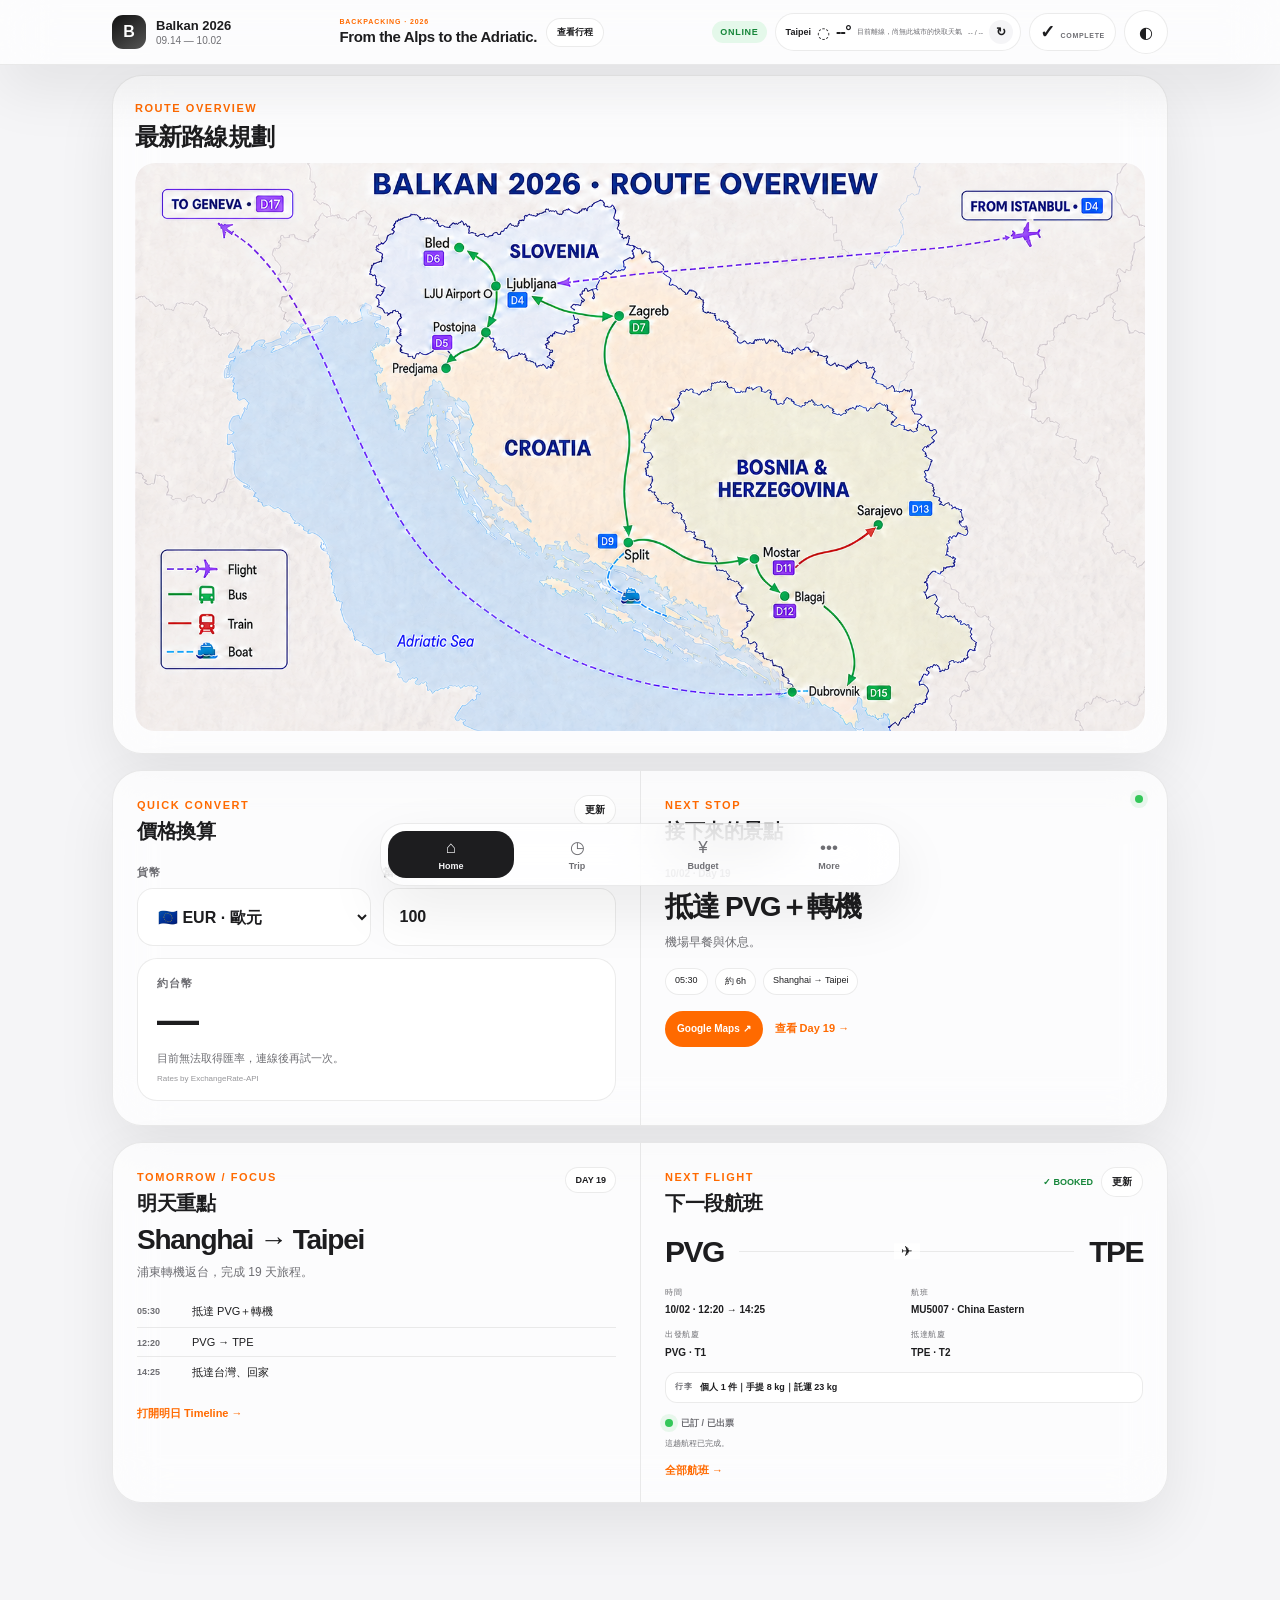
==== index.html @ a3a92982 "Audit transit buffers Ensure at least 15 minutes between station arrival and departure. Move the Lj" ====
<!doctype html>
<html lang="zh-Hant">
<head>
  <meta charset="utf-8">
  <meta name="viewport" content="width=device-width,initial-scale=1,viewport-fit=cover,user-scalable=no">
  <meta name="theme-color" content="#f5f5f7" media="(prefers-color-scheme: light)">
  <meta name="theme-color" content="#09090b" media="(prefers-color-scheme: dark)">
  <meta name="apple-mobile-web-app-capable" content="yes">
  <meta name="apple-mobile-web-app-status-bar-style" content="black-translucent">
  <meta name="apple-mobile-web-app-title" content="Balkan 2026">
  <link rel="manifest" href="manifest.webmanifest">
  <link rel="apple-touch-icon" href="assets/icons/apple-touch-icon.png">
  <link rel="icon" href="assets/icons/icon.svg" type="image/svg+xml">
  <link rel="stylesheet" href="template/styles.css">
  <title>Balkan 2026 · Travel Dashboard</title>
</head>
<body>
  <div class="ambient ambient-a"></div><div class="ambient ambient-b"></div>

  <header class="topbar glass" id="topbar">
    <div class="topbar-inner">
      <button class="brand-button" data-target="home" aria-label="回首頁">
        <span class="brand-mark">B</span>
        <span><b>Balkan 2026</b><small id="top-date">09.14 — 10.02</small></span>
      </button>
      <div class="topbar-trip">
        <div class="topbar-trip-copy">
          <small>BACKPACKING · 2026</small>
          <strong>From the Alps to the Adriatic.</strong>
        </div>
        <button class="topbar-trip-link" data-target="trip">查看行程</button>
        <button class="topbar-trip-link" id="install-btn" hidden>加入主畫面</button>
      </div>
      <div class="top-actions">
        <span class="offline-pill" id="network-state">ONLINE</span>
        <div class="header-weather" aria-live="polite">
          <span class="header-weather-city" id="weather-city">Bangkok</span>
          <span class="header-weather-icon" id="weather-icon">◌</span>
          <strong id="weather-temp">--°</strong>
          <span class="header-weather-text" id="weather-text">等待更新</span>
          <span class="header-weather-range" id="weather-range">-- / --</span>
          <button id="refresh-weather" type="button" aria-label="更新天氣">↻</button>
          <small class="header-weather-note" id="weather-note">離線時使用最近一次快取。</small>
        </div>
        <div class="header-countdown" id="trip-countdown" aria-live="polite">
          <strong id="countdown-number">—</strong><span id="countdown-label">DAYS TO GO</span>
        </div>
        <button class="icon-button" id="theme-toggle" aria-label="切換深色模式">◐</button>
      </div>
    </div>
  </header>

  <main>
    <section class="screen active" id="screen-home" data-screen="home">
      <section class="route-cover glass reveal" aria-labelledby="route-cover-title">
        <div class="route-cover-head">
          <div><span class="kicker">ROUTE OVERVIEW</span><h2 id="route-cover-title">最新路線規劃</h2></div>
        </div>
        <img class="route-map-image" src="assets/balkan-route-map-v4.13.png?v=4.15.0" alt="Balkan 2026：Slovenia、Croatia 與 Bosnia 最新交通路線圖">
      </section>

      <section class="home-cockpit reveal">
        <article class="cockpit-pair glass">
        <section class="cockpit-section home-currency">
          <div class="card-head">
            <div><span class="kicker">QUICK CONVERT</span><h2>價格換算</h2></div>
            <button class="tiny-btn" id="refresh-rate">更新</button>
          </div>
          <div class="home-rate-grid">
            <label class="currency-field">
              <span>貨幣</span>
              <select id="currency-select" aria-label="選擇到訪國家的貨幣">
                <option value="EUR">🇪🇺 EUR · 歐元</option>
                <option value="THB">🇹🇭 THB · 泰銖</option>
                <option value="TRY">🇹🇷 TRY · 土耳其里拉</option>
                <option value="BAM">🇧🇦 BAM · 波士尼亞馬克</option>
                <option value="CHF">🇨🇭 CHF · 瑞士法郎</option>
                <option value="CNY">🇨🇳 CNY · 人民幣</option>
              </select>
            </label>
            <label class="currency-field">
              <span>當地金額</span>
              <input id="currency-amount" type="number" min="0" step="any" inputmode="decimal" value="100">
            </label>
            <div class="home-rate-result">
              <span>約台幣</span>
              <strong id="currency-output">—</strong>
              <small id="currency-rate-note">取得匯率中…</small>
              <a class="rate-credit" href="https://www.exchangerate-api.com" target="_blank" rel="noopener">Rates by ExchangeRate-API</a>
            </div>
          </div>
        </section>

        <section class="cockpit-section next-stop-card">
          <div class="card-head">
            <div><span class="kicker">NEXT STOP</span><h2 id="next-stop-heading">接下來的景點</h2></div>
            <span class="status-dot"></span>
          </div>
          <div id="next-attraction"></div>
        </section>
        </article>

        <article class="cockpit-pair glass">
        <section class="cockpit-section tomorrow-card">
          <div class="card-head">
            <div><span class="kicker">TOMORROW / FOCUS</span><h2>明天重點</h2></div>
            <span class="day-badge" id="tomorrow-day-badge">DAY —</span>
          </div>
          <div id="tomorrow-focus"></div>
        </section>

        <section class="cockpit-section flight-card">
          <div class="card-head">
            <div><span class="kicker">NEXT FLIGHT</span><h2>下一段航班</h2></div>
            <div class="flight-live-actions"><span class="booked" id="next-flight-status">✓ BOOKED</span><button class="tiny-btn" id="refresh-flight" type="button">更新</button></div>
          </div>
          <div id="next-flight"></div>
          <button class="text-btn" data-target="more">全部航班 →</button>
        </section>
        </article>

      </section>
    </section>

    <section class="screen" id="screen-trip" data-screen="trip">
      <div class="trip-toolbar glass"><div class="trip-toolbar-title"><span>ITINERARY</span><b>行程</b></div><div class="day-tabs-wrap"><div class="day-tabs" id="day-tabs"></div></div></div>
      <div class="day-detail" id="day-detail"></div>
    </section>

    <section class="screen" id="screen-budget" data-screen="budget">
      <div class="page-head"><div><span class="kicker">MONEY</span><h1>花費總覽</h1></div><p>固定支出＋每日消費</p></div>
      <div id="budget-dashboard"></div>
    </section>

    <section class="screen" id="screen-more" data-screen="more">
      <div class="page-head"><div><span class="kicker">TOOLS</span><h1>航班與工具</h1></div><p>Flights · Notes · Offline</p></div>
      <div class="more-grid">
        <article class="card glass"><div class="card-head"><div><span class="kicker">FLIGHTS</span><h2>航班總覽</h2></div></div><div id="flight-list"></div></article>
        <article class="card glass"><div class="card-head"><div><span class="kicker">LIVE FLIGHT DATA</span><h2>即時航班設定</h2></div><span class="booked" id="flight-api-state">未設定</span></div><p class="flight-api-copy">AirLabs 金鑰只儲存在目前裝置，不會寫進 GitHub。即時航廈、登機門、預估時間與延誤通常在起飛前約 10 小時內才會出現。</p><div class="flight-api-form"><input id="flight-api-key" type="password" autocomplete="off" placeholder="貼上 AirLabs API key"><button id="save-flight-api" type="button">儲存</button></div><div class="flight-api-links"><a href="https://airlabs.co/signup" target="_blank" rel="noopener">申請 AirLabs key ↗</a><button id="clear-flight-api" type="button">清除金鑰</button></div></article>
        <article class="card glass"><div class="card-head"><div><span class="kicker">NOTES</span><h2>旅行備忘</h2></div></div><textarea id="notes" placeholder="住宿門禁、訂位代碼、臨時交通…"></textarea></article>
        <article class="card glass"><div class="card-head"><div><span class="kicker">ROUTE AUDIT</span><h2>健檢結論</h2></div></div><div id="trip-audit"></div></article>
        <article class="card glass"><div class="card-head"><div><span class="kicker">OFFICIAL LINKS</span><h2>交通與核對來源</h2></div></div><div id="trip-sources"></div></article>
        <article class="card glass pwa-card"><span class="kicker">PWA / OFFLINE</span><h2>可離線使用</h2><p>Day 0、行程、預算、勾選進度、最近一次天氣與最近一次匯率會留在裝置；Google Maps 導航與即時更新仍需要網路。</p><button class="secondary-btn" id="install-btn-more">加入主畫面</button></article>
      </div>
    </section>
  </main>

  <nav class="bottom-nav glass" aria-label="主要導覽">
    <button class="nav-item active" data-target="home"><span>⌂</span><b>Home</b></button>
    <button class="nav-item" data-target="trip"><span>◷</span><b>Trip</b></button>
    <button class="nav-item" data-target="budget"><span>¥</span><b>Budget</b></button>
    <button class="nav-item" data-target="more"><span>•••</span><b>More</b></button>
  </nav>

  <!-- 換旅程只需替換下一行的資料檔；template/ 不需改動。 -->
  <script src="trips/balkan-2026.js"></script>
  <script src="template/app.js"></script>
</body>
</html>
---- template/styles.css ----
:root{--bg:#f5f5f7;--surface:rgba(255,255,255,.72);--surface-solid:#fff;--text:#1d1d1f;--muted:#6e6e73;--line:rgba(0,0,0,.08);--blue:#ff6a00;--blue2:#ff8a2a;--green:#30d158;--amber:#ff9f0a;--red:#ff453a;--shadow:0 24px 60px rgba(0,0,0,.08);--blur:26px;--radius:30px;--safe-bottom:max(14px,env(safe-area-inset-bottom));--safe-top:env(safe-area-inset-top,0px);}
*{box-sizing:border-box}html{scroll-behavior:smooth;background:var(--bg)}body{margin:0;background:var(--bg);color:var(--text);font-family:-apple-system,BlinkMacSystemFont,"SF Pro Display","SF Pro Text","Helvetica Neue",Arial,sans-serif;-webkit-font-smoothing:antialiased;overflow-x:hidden;padding-bottom:110px;transition:background .35s,color .35s}.dark{--bg:#09090b;--surface:rgba(28,28,30,.74);--surface-solid:#1c1c1e;--text:#f5f5f7;--muted:#98989d;--line:rgba(255,255,255,.10);--shadow:0 24px 70px rgba(0,0,0,.35)}button,input,textarea{font:inherit}.glass{background:var(--surface);border:1px solid var(--line);backdrop-filter:blur(var(--blur)) saturate(160%);-webkit-backdrop-filter:blur(var(--blur)) saturate(160%);box-shadow:var(--shadow)}.ambient{position:fixed;pointer-events:none;filter:blur(90px);opacity:.22;border-radius:50%;z-index:-1}.ambient-a{width:420px;height:420px;background:#62a9ff;top:-110px;right:-180px}.ambient-b{width:360px;height:360px;background:#f2a5ff;bottom:15%;left:-220px}.topbar{position:sticky;top:0;z-index:90;border-width:0 0 1px}.topbar-inner{min-height:64px;max-width:1100px;margin:auto;padding:calc(var(--safe-top) + 6px) 22px 6px;display:flex;align-items:center;justify-content:space-between}.brand-button{border:0;background:none;color:var(--text);display:flex;align-items:center;gap:10px;padding:0;cursor:pointer}.brand-mark{width:34px;height:34px;border-radius:11px;display:grid;place-items:center;background:linear-gradient(145deg,#111,#555);color:white;font-weight:800}.brand-button b,.brand-button small{display:block;text-align:left}.brand-button b{font-size:13px}.brand-button small{font-size:10px;color:var(--muted);margin-top:2px}.top-actions{display:flex;gap:8px;align-items:center}.offline-pill{font-size:9px;font-weight:800;letter-spacing:.08em;padding:6px 8px;border-radius:999px;background:rgba(48,209,88,.12);color:#16863a}.offline-pill.offline{background:rgba(255,159,10,.12);color:#b56b00}.icon-button,.tiny-btn{border:1px solid var(--line);background:var(--surface-solid);color:var(--text);cursor:pointer}.icon-button{width:44px;height:44px;border-radius:50%;display:grid;place-items:center;touch-action:manipulation}.tiny-btn{padding:7px 10px;border-radius:999px;font-size:10px;font-weight:700}.screen{display:none;max-width:1100px;margin:0 auto;padding:0 22px}.screen.active{display:block;animation:screenIn .45s cubic-bezier(.2,.8,.2,1)}@keyframes screenIn{from{opacity:0;transform:translateY(10px)}to{opacity:1;transform:none}}.hero{min-height:650px;margin-top:22px;border-radius:42px;padding:64px;position:relative;overflow:hidden;background:radial-gradient(circle at 72% 26%,rgba(41,151,255,.20),transparent 24%),linear-gradient(145deg,var(--surface-solid),var(--surface));border:1px solid var(--line);box-shadow:var(--shadow)}.hero:before{content:"";position:absolute;width:620px;height:620px;border-radius:50%;right:-220px;top:-160px;background:radial-gradient(circle,#9ac8ff 0,#4e89ff 25%,rgba(0,113,227,.08) 58%,transparent 68%);filter:blur(2px);opacity:.9}.dark .hero:before{opacity:.45}.hero-copy{max-width:650px;position:relative;z-index:3}.eyebrow,.kicker{font-size:11px;letter-spacing:.14em;font-weight:800;color:var(--blue);text-transform:uppercase}.hero h1,.section-header h1{font-size:clamp(48px,8vw,96px);line-height:.94;letter-spacing:-.065em;margin:14px 0 24px}.hero-sub{max-width:620px;font-size:18px;line-height:1.6;color:var(--muted);margin:0}.hero-actions{display:flex;gap:10px;margin-top:28px;flex-wrap:wrap}.primary-btn,.secondary-btn{border:0;border-radius:999px;padding:12px 18px;font-size:13px;font-weight:700;cursor:pointer}.primary-btn{background:var(--blue);color:white}.secondary-btn{background:var(--surface-solid);color:var(--text);border:1px solid var(--line)}.hero-orb{position:absolute;right:9%;top:34%;width:160px;height:160px;border-radius:50%;display:flex;flex-direction:column;align-items:center;justify-content:center;background:rgba(255,255,255,.18);border:1px solid rgba(255,255,255,.32);backdrop-filter:blur(22px);z-index:2}.hero-orb span{font-size:58px;font-weight:800;letter-spacing:-.07em}.hero-orb small{font-size:10px;letter-spacing:.2em;font-weight:800;color:var(--muted)}.hero-stats{position:absolute;left:64px;right:64px;bottom:42px;display:grid;grid-template-columns:repeat(3,1fr);gap:10px;z-index:3}.hero-stats>div{border-top:1px solid var(--line);padding-top:14px}.hero-stats small,.card small{color:var(--muted)}.hero-stats small{font-size:9px;letter-spacing:.13em}.hero-stats b{display:block;font-size:22px;margin-top:5px;letter-spacing:-.03em}.dashboard-grid{display:grid;grid-template-columns:1.35fr .65fr;gap:16px;margin-top:16px}.card{border-radius:var(--radius);padding:24px;overflow:hidden}.progress-card{grid-row:span 2}.card-head{display:flex;align-items:flex-start;justify-content:space-between;gap:16px}.card h2{font-size:20px;margin:5px 0 0;letter-spacing:-.025em}.big-percent{font-size:36px;font-weight:800;letter-spacing:-.06em}.progress-track{height:8px;background:var(--line);border-radius:99px;overflow:hidden;margin:26px 0 10px}.progress-track i{display:block;height:100%;width:0;border-radius:inherit;background:linear-gradient(90deg,var(--blue),#73b8ff);transition:width 1s cubic-bezier(.16,1,.3,1)}.progress-card p,.pwa-card p{font-size:12px;line-height:1.55;color:var(--muted)}.route-strip{display:flex;gap:8px;overflow:auto;padding:20px 0 4px}.route-chip{white-space:nowrap;padding:8px 10px;border-radius:999px;background:var(--surface-solid);border:1px solid var(--line);font-size:10px;font-weight:700}.route-chip.current{background:var(--blue);color:white;border-color:transparent}.weather-main{display:flex;align-items:center;gap:14px;margin:18px 0}.weather-main span{font-size:42px}.weather-main b{font-size:48px;letter-spacing:-.07em}.weather-meta{display:flex;justify-content:space-between;font-size:11px;margin-bottom:12px}.weather-card small{font-size:9px;line-height:1.45;display:block}.flight-route{display:flex;align-items:center;justify-content:space-between;margin:18px 0}.airport-code{font-size:30px;font-weight:800;letter-spacing:-.05em}.flight-line{flex:1;height:1px;background:var(--line);margin:0 15px;position:relative}.flight-line:after{content:"✈";position:absolute;left:50%;top:50%;transform:translate(-50%,-54%);font-size:14px;background:var(--surface);padding:0 7px}.flight-meta{font-size:11px;color:var(--muted);line-height:1.6}.text-btn{border:0;background:none;color:var(--blue);font-weight:700;font-size:11px;padding:14px 0 0;cursor:pointer}.today-card h3{font-size:26px;margin:12px 0 7px;letter-spacing:-.04em}.today-card p{font-size:12px;color:var(--muted);line-height:1.5}.page-head{display:flex;align-items:flex-end;justify-content:space-between;gap:18px;padding:34px 4px 18px}.page-head h1{font-size:30px;letter-spacing:-.045em;margin:4px 0 0}.page-head p{margin:0;color:var(--muted);font-size:11px;text-align:right}.currency-card{border-radius:30px;padding:24px;margin-bottom:16px}.currency-head{display:flex;align-items:flex-start;justify-content:space-between;gap:16px}.currency-head h2{font-size:20px;margin:5px 0 0;letter-spacing:-.025em}.currency-converter{display:grid;grid-template-columns:1.05fr .8fr auto 1.15fr;gap:12px;align-items:end;margin-top:20px}.currency-field>span,.currency-result>span{display:block;font-size:9px;font-weight:800;letter-spacing:.09em;color:var(--muted);margin:0 0 6px}.currency-field select,.currency-field input{width:100%;height:48px;border-radius:14px;border:1px solid var(--line);background:var(--surface-solid);color:var(--text);padding:0 13px;outline:none;font-size:13px}.currency-field select{appearance:auto}.currency-equals{height:48px;display:grid;place-items:center;color:var(--muted);font-size:18px}.currency-result{min-height:74px;border-radius:18px;padding:12px 15px;background:var(--surface-solid);border:1px solid var(--line)}.currency-result strong{display:block;font-size:26px;letter-spacing:-.045em;line-height:1.1}.currency-result small{display:block;margin-top:6px;color:var(--muted);font-size:9px}.currency-disclaimer{margin:13px 0 0;color:var(--muted);font-size:9px;line-height:1.55}.section-header{padding:70px 6px 34px}.section-header h1{font-size:clamp(46px,7vw,78px);max-width:850px}.section-header p:last-child{max-width:680px;color:var(--muted);font-size:14px;line-height:1.7}.day-tabs-wrap{position:sticky;top:calc(72px + var(--safe-top));z-index:60;border-radius:20px;padding:7px;margin-bottom:16px}.day-tabs{display:flex;gap:5px;overflow:auto;scrollbar-width:none}.day-tabs::-webkit-scrollbar{display:none}.day-tab{min-width:72px;border:0;border-radius:15px;padding:9px 10px;background:transparent;color:var(--muted);cursor:pointer}.day-tab b,.day-tab small{display:block}.day-tab b{font-size:11px}.day-tab small{font-size:9px;margin-top:3px}.day-tab.active{background:var(--text);color:var(--bg)}.day-hero{border-radius:38px;padding:34px;margin-bottom:16px;background:linear-gradient(135deg,var(--surface-solid),var(--surface));border:1px solid var(--line);box-shadow:var(--shadow)}.day-hero-top{display:flex;justify-content:space-between;gap:18px}.day-hero h2{font-size:clamp(34px,6vw,62px);letter-spacing:-.055em;margin:8px 0 10px}.day-hero p{color:var(--muted);font-size:13px;line-height:1.6;max-width:680px}.stay-pill{height:max-content;padding:8px 10px;border-radius:999px;background:var(--surface);font-size:10px;font-weight:700}.timeline-card{border-radius:32px;padding:26px;margin-bottom:16px}.timeline{position:relative}.timeline:before{content:"";position:absolute;left:61px;top:9px;bottom:18px;width:1px;background:var(--line)}.timeline-row{display:grid;grid-template-columns:45px 28px 1fr;gap:10px;padding:0 0 24px;position:relative}.timeline-time{font-size:10px;font-weight:800;color:var(--muted);padding-top:4px;text-align:right}.timeline-dot{width:14px;height:14px;margin:1px auto 0;border-radius:50%;background:var(--surface-solid);border:3px solid var(--blue);z-index:2}.timeline-content{padding:0 0 0 3px}.timeline-content h3{margin:0 0 5px;font-size:15px}.timeline-content p{margin:0;color:var(--muted);font-size:11px;line-height:1.55}.timeline-bottom{display:flex;gap:8px;align-items:center;flex-wrap:wrap;margin-top:10px}.duration{font-size:9px;padding:5px 8px;background:var(--surface-solid);border:1px solid var(--line);border-radius:999px}.map-link{font-size:9px;color:white;background:var(--blue);text-decoration:none;padding:6px 9px;border-radius:999px;font-weight:700}.budget-summary{display:grid;grid-template-columns:repeat(3,1fr);gap:12px;margin-bottom:16px}.budget-stat{border-radius:24px;padding:20px}.budget-stat small{font-size:9px;letter-spacing:.1em;color:var(--muted)}.budget-stat b{display:block;font-size:28px;letter-spacing:-.05em;margin-top:8px}.budget-list{border-radius:30px;padding:12px 22px}.budget-row{display:grid;grid-template-columns:1fr 120px 120px;gap:14px;align-items:center;padding:16px 0;border-bottom:1px solid var(--line)}.budget-row:last-child{border-bottom:0}.budget-row label{font-weight:700;font-size:12px}.budget-row input{width:100%;background:var(--surface-solid);color:var(--text);border:1px solid var(--line);border-radius:12px;padding:10px;font-size:11px}.budget-label{font-size:9px;color:var(--muted);display:block;margin-bottom:4px}.packing-group{border-radius:28px;padding:20px;margin-bottom:12px}.packing-group h2{font-size:16px;margin:0 0 12px}.check-item{display:flex;gap:10px;align-items:center;padding:11px 0;border-bottom:1px solid var(--line);font-size:12px}.check-item:last-child{border-bottom:0}.check-item input{accent-color:var(--blue);width:18px;height:18px}.check-item.done span{text-decoration:line-through;color:var(--muted)}.more-grid{display:grid;grid-template-columns:1fr 1fr;gap:16px}.flight-item{padding:14px 0;border-bottom:1px solid var(--line)}.flight-item:last-child{border-bottom:0}.flight-item-top{display:flex;justify-content:space-between;gap:15px}.flight-item b{font-size:14px}.flight-item small{display:block;font-size:9px;color:var(--muted);margin-top:5px}.booked{color:#16863a;font-size:9px;font-weight:800}.add-row{display:flex;gap:8px;margin:14px 0}.add-row input,textarea{background:var(--surface-solid);color:var(--text);border:1px solid var(--line);border-radius:14px;outline:none}.add-row input{flex:1;padding:11px}.add-row button{border:0;border-radius:12px;background:var(--text);color:var(--bg);width:42px}.custom-check{display:flex;align-items:center;gap:9px;padding:9px 0;border-bottom:1px solid var(--line);font-size:11px}.custom-check span{flex:1}.custom-check button{border:0;background:none;color:var(--muted)}textarea{width:100%;min-height:230px;padding:14px;resize:vertical;line-height:1.6}.bottom-nav{position:fixed;z-index:100;left:50%;bottom:var(--safe-bottom);transform:translateX(-50%);width:min(94%,520px);border-radius:24px;padding:7px;display:grid;grid-template-columns:repeat(5,1fr)}.nav-item{border:0;background:transparent;color:var(--muted);border-radius:18px;padding:8px 4px 7px;cursor:pointer}.nav-item span,.nav-item b{display:block}.nav-item span{font-size:17px;line-height:1}.nav-item b{font-size:9px;margin-top:5px}.nav-item.active{background:var(--text);color:var(--bg)}.reveal{opacity:0;transform:translateY(20px);transition:opacity .75s cubic-bezier(.16,1,.3,1),transform .75s cubic-bezier(.16,1,.3,1)}.reveal.visible{opacity:1;transform:none}
@media(max-width:760px){body{padding-bottom:100px}.topbar-inner,.screen{padding-left:14px;padding-right:14px}.hero{min-height:620px;margin-top:10px;border-radius:30px;padding:36px 24px}.hero h1{font-size:52px}.hero-sub{font-size:15px}.hero-orb{width:112px;height:112px;right:20px;top:51%;opacity:.8}.hero-orb span{font-size:42px}.hero-stats{left:24px;right:24px;bottom:28px;grid-template-columns:repeat(3,1fr)}.hero-stats b{font-size:16px}.dashboard-grid{grid-template-columns:1fr}.progress-card{grid-row:auto}.page-head{padding-top:24px}.page-head h1{font-size:28px}.page-head p{font-size:10px}.day-tabs-wrap{top:68px;margin-left:-4px;margin-right:-4px}.day-hero{border-radius:28px;padding:24px}.day-hero-top{display:block}.stay-pill{display:inline-block;margin-top:8px}.timeline-card{border-radius:26px;padding:20px 16px}.timeline:before{left:54px}.timeline-row{grid-template-columns:38px 22px 1fr;gap:8px}.budget-summary{grid-template-columns:1fr}.budget-row{grid-template-columns:1fr 1fr}.budget-row label{grid-column:1/-1}.more-grid{grid-template-columns:1fr}.currency-converter{grid-template-columns:1fr 1fr}.currency-equals{display:none}.currency-result{grid-column:1/-1}.card{padding:20px}.bottom-nav{width:calc(100% - 18px);border-radius:22px}.nav-item{padding:9px 2px 8px}}
@media(max-width:390px){.hero{min-height:590px;padding:30px 20px}.hero h1{font-size:45px}.hero-orb{display:none}.hero-stats{left:20px;right:20px}.hero-stats small{font-size:8px}.hero-stats b{font-size:14px}.topbar-inner{min-height:58px}.brand-mark{width:30px;height:30px}.section-header h1{font-size:42px}.day-tab{min-width:66px}.bottom-nav{bottom:max(8px,env(safe-area-inset-bottom))}}


/* Home Travel Cockpit · v3.2 */
.home-cockpit{display:grid;grid-template-columns:1fr 1fr;grid-template-areas:"currency next" "tomorrow flight" "weather weather";gap:16px;margin-top:16px;align-items:stretch}
.home-cockpit .card{min-height:0}
.home-currency{grid-area:currency}
.next-stop-card{grid-area:next}
.tomorrow-card{grid-area:tomorrow}
.flight-card{grid-area:flight}
.home-rate-grid{display:grid;grid-template-columns:1fr 1fr;gap:12px;align-items:end;margin-top:18px}
.home-rate-result{min-height:76px;border-radius:18px;padding:12px 16px;background:var(--surface-solid);border:1px solid var(--line)}
.home-rate-result{grid-column:1/-1}
.home-rate-result>span{display:block;font-size:9px;font-weight:800;letter-spacing:.09em;color:var(--muted);margin-bottom:5px}
.home-rate-result strong{display:block;font-size:30px;letter-spacing:-.055em;line-height:1.05}
.home-rate-result small{display:block;color:var(--muted);font-size:9px;margin-top:7px;line-height:1.35}
.rate-credit{display:inline-block;color:var(--muted);font-size:8px;margin-top:5px;text-decoration:none;opacity:.72}
.status-dot{display:inline-block;width:8px;height:8px;border-radius:50%;background:#34c759;box-shadow:0 0 0 5px rgba(52,199,89,.10)}
.next-stop-title{margin-top:18px}
.next-stop-title>span{font-size:10px;color:var(--muted);font-weight:700}
.next-stop-title h3,.tomorrow-card h3{font-size:28px;letter-spacing:-.045em;margin:7px 0}
.next-stop-title p,.tomorrow-card p{font-size:12px;line-height:1.55;color:var(--muted);margin:0}
.next-stop-meta{display:flex;gap:7px;flex-wrap:wrap;margin:16px 0}
.next-stop-meta span{font-size:9px;padding:6px 9px;border-radius:999px;background:var(--surface-solid);border:1px solid var(--line)}
.card-actions{display:flex;align-items:center;gap:12px;flex-wrap:wrap}
.primary-link{display:inline-flex;align-items:center;min-height:36px;padding:0 12px;border-radius:999px;background:var(--blue);color:#fff;text-decoration:none;font-size:10px;font-weight:800}
.text-btn.inline{padding:0}
.flight-meta-grid{display:grid;grid-template-columns:1fr 1fr;gap:11px 14px;margin-top:4px}
.flight-meta-grid span{display:block;font-size:8px;letter-spacing:.08em;text-transform:uppercase;margin-bottom:3px;color:var(--muted)}
.flight-meta-grid b{display:block;color:var(--text);font-size:10px;white-space:normal}
.flight-state{display:flex;align-items:center;gap:8px;margin-top:14px;font-size:9px;font-weight:800;color:var(--muted)}
.baggage-brief{display:flex;gap:8px;align-items:flex-start;margin-top:11px;padding:8px 9px;border:1px solid var(--line);border-radius:12px;background:var(--surface-solid)}.baggage-brief span{flex:0 0 auto;color:var(--muted);font-size:8px;font-weight:800;letter-spacing:.08em}.baggage-brief b{font-size:9px;line-height:1.4}.flight-baggage{display:grid;grid-template-columns:repeat(3,minmax(0,1fr));gap:8px;margin-top:13px}.baggage-item{display:flex;align-items:flex-start;gap:7px;min-width:0;padding:10px;border:1px solid var(--line);border-radius:13px;background:var(--surface-solid)}.baggage-icon{font-size:14px;line-height:1.2}.baggage-item small{display:block!important;margin:0 0 3px!important;font-size:8px!important;letter-spacing:.06em;color:var(--muted)}.baggage-item b{display:block;font-size:9px;line-height:1.4;overflow-wrap:anywhere}
.day-badge{padding:7px 9px;border-radius:999px;background:var(--surface-solid);border:1px solid var(--line);font-size:9px;font-weight:800}
.tomorrow-list{list-style:none;padding:0;margin:15px 0}
.tomorrow-list li{display:grid;grid-template-columns:46px 1fr;gap:9px;padding:8px 0;border-bottom:1px solid var(--line);font-size:11px}
.tomorrow-list li:last-child{border-bottom:0}
.tomorrow-list b{color:var(--muted);font-size:9px;padding-top:2px}
.dashboard-grid{display:none!important}

@media(max-width:760px){
  .home-cockpit{grid-template-columns:1fr;gap:12px;margin-top:12px}
  .home-rate-grid{grid-template-columns:1fr 1fr}
  .home-rate-result{grid-column:1/-1}
  .next-stop-title h3,.tomorrow-card h3{font-size:25px}
  .flight-meta-grid{grid-template-columns:1fr 1fr}
  .flight-baggage{grid-template-columns:1fr}
}
@media(max-width:390px){
  .home-rate-grid{grid-template-columns:1fr}
  .home-rate-result{grid-column:auto}
  .flight-meta-grid{grid-template-columns:1fr}
}

/* Route audit, lodging, food and verified location photography · v4 */
.day-photo{position:relative;margin:24px -32px -28px;overflow:hidden;border-radius:0 0 38px 38px;background:var(--line);aspect-ratio:2.7/1}
.day-photo img{width:100%;height:100%;object-fit:cover;display:block}
.day-photo:after{content:"";position:absolute;inset:0;background:linear-gradient(180deg,transparent 55%,rgba(0,0,0,.55))}
.day-photo figcaption{position:absolute;z-index:2;left:20px;right:20px;bottom:13px;color:#fff;font-size:9px;line-height:1.4}
.day-photo figcaption a{color:#fff;text-decoration:none}
.day-info-grid{display:grid;grid-template-columns:1.2fr .8fr;gap:16px;margin-bottom:16px}
.stay-card,.food-card{border-radius:28px;padding:24px}
.info-card-head{display:flex;align-items:flex-start;justify-content:space-between;gap:14px}
.stay-card h2,.food-card h2{font-size:20px;letter-spacing:-.025em;margin:6px 0 0}
.stay-card>p{font-size:13px;color:var(--muted);line-height:1.65;margin:18px 0 12px}
.stay-price{display:flex;align-items:center;justify-content:space-between;gap:16px;margin-top:16px;padding:13px 15px;border-radius:17px;background:var(--surface-solid);border:1px solid var(--line)}
.stay-price small{display:block;font-size:8px;letter-spacing:.08em;color:var(--muted);margin-bottom:3px}.stay-price strong{display:block;font-size:24px;letter-spacing:-.04em}.stay-price>span{font-size:9px;line-height:1.55;color:var(--muted);text-align:right}
.parking-note{display:grid;grid-template-columns:92px 1fr;gap:10px;padding:12px 14px;border-radius:15px;background:rgba(255,106,0,.055);border:1px solid rgba(255,106,0,.10);font-size:11px;line-height:1.55}
.parking-note b{color:var(--blue)}
.booking-links{display:flex;gap:8px;margin-top:14px;flex-wrap:wrap}
.booking-links a{padding:8px 11px;border-radius:999px;background:var(--surface-solid);border:1px solid var(--line);color:var(--text);font-size:10px;font-weight:800;text-decoration:none}
.food-list{display:grid;gap:8px;margin:16px 0 12px}
.food-photo{position:relative;margin:0;border-radius:15px;overflow:hidden;aspect-ratio:2/1;background:var(--line)}.food-photo img{width:100%;height:100%;display:block;object-fit:cover}.food-photo figcaption{position:absolute;right:8px;bottom:7px;padding:4px 6px;border-radius:8px;background:rgba(0,0,0,.55);font-size:7px}.food-photo figcaption a{color:#fff;text-decoration:none}
.food-list a{display:grid;grid-template-columns:1fr auto;gap:3px 10px;padding:12px 13px;border-radius:15px;background:var(--surface-solid);border:1px solid var(--line);color:var(--text);text-decoration:none}
.food-list b{font-size:12px}.food-list span{grid-column:1;font-size:10px;color:var(--muted);line-height:1.45}.food-list i{grid-column:2;grid-row:1/3;align-self:center;color:var(--blue);font-size:9px;font-style:normal;font-weight:800}
.food-card>small{font-size:8px;color:var(--muted);line-height:1.5}
.audit-item{padding:13px 0;border-bottom:1px solid var(--line)}.audit-item:last-child{border-bottom:0}.audit-item b{font-size:12px}.audit-item p{font-size:10px;line-height:1.65;color:var(--muted);margin:6px 0 0}
.source-link{display:flex;align-items:center;justify-content:space-between;gap:12px;padding:12px 0;border-bottom:1px solid var(--line);color:var(--text);font-size:11px;text-decoration:none}.source-link:last-child{border-bottom:0}.source-link b{color:var(--blue)}
.muted{color:var(--muted);font-size:11px}

@media(max-width:760px){
  .day-photo{margin:20px -22px -22px;border-radius:0 0 28px 28px;aspect-ratio:1.75/1}
  .day-info-grid{grid-template-columns:1fr;gap:12px;margin-bottom:12px}
  .stay-card,.food-card{padding:19px;border-radius:24px}
  .info-card-head{display:block}.info-card-head .map-link{display:inline-flex;margin-top:12px}
  .parking-note{grid-template-columns:1fr;gap:4px}
  .stay-price strong{font-size:22px}
}

/* Compact Home hero · v3.2.1 */
.hero{min-height:340px;padding:36px 46px}
.hero:before{width:430px;height:430px;right:-140px;top:-120px}
.hero h1{font-size:clamp(46px,5.4vw,66px);margin:10px 0 14px}
.hero-sub{max-width:590px;font-size:14px;line-height:1.5}
.hero-actions{margin-top:18px}
.hero-orb{width:112px;height:112px;right:7%;top:30%}
.hero-orb span{font-size:42px}
.hero-orb small{max-width:82px;text-align:center;line-height:1.25}

@media(max-width:760px){
  .hero{min-height:370px;padding:28px 22px}
  .hero:before{width:330px;height:330px;right:-150px;top:-100px}
  .hero h1{font-size:42px;margin:10px 0 14px}
  .hero-sub{font-size:13px;line-height:1.5;max-width:92%}
  .hero-actions{margin-top:16px}
  .hero-orb{display:none}
}

@media(max-width:390px){
  .hero{min-height:350px;padding:26px 20px}
  .hero h1{font-size:38px}
}

/* Trip timeline readability · v3.3 */
.day-hero{padding:28px 32px}
.day-hero h2{font-size:clamp(32px,4.2vw,48px);line-height:1.02;letter-spacing:-.05em;margin:8px 0 10px}
.day-hero p{font-size:14px;line-height:1.65}
.day-weather-pill{height:max-content;display:flex;align-items:center;gap:8px;padding:9px 12px;border-radius:999px;background:var(--surface);border:1px solid var(--line);white-space:nowrap}
.day-weather-pill b{font-size:20px;line-height:1}
.day-weather-pill span{font-size:11px;color:var(--muted);font-weight:700}
.day-weather-pill strong{font-size:14px}
.timeline-card{padding:32px 34px}
.timeline:before{left:88px;top:10px;bottom:24px}
.timeline-row{grid-template-columns:62px 28px 1fr;gap:12px;padding-bottom:34px}
.timeline-row:last-child{padding-bottom:4px}
.timeline-time{font-size:13px;padding-top:4px}
.timeline-dot{width:16px;height:16px;margin-top:1px}
.timeline-title-row{display:flex;align-items:flex-start;justify-content:space-between;gap:12px}
.timeline-content h3{font-size:19px;line-height:1.25;margin:0 0 7px}
.event-kind{flex:none;padding:5px 8px;border-radius:999px;background:var(--surface-solid);border:1px solid var(--line);font-size:9px;font-weight:800;color:var(--muted)}
.timeline-content .event-purpose{font-size:14px;line-height:1.65;color:var(--muted);margin:0}
.event-how{margin-top:12px;padding:12px 14px;border-radius:16px;background:rgba(255,106,0,.055);border:1px solid rgba(255,106,0,.10)}
.event-how b{display:block;font-size:10px;letter-spacing:.08em;color:var(--blue);margin-bottom:4px}
.event-how p{font-size:13px;line-height:1.6;color:var(--text);margin:0}
.timeline-bottom{margin-top:12px;gap:10px}
.duration{font-size:11px;padding:7px 10px}
.map-link{font-size:11px;padding:8px 11px}

@media(max-width:760px){
  .day-hero{padding:22px}
  .day-hero-top{display:flex;align-items:flex-start}
  .day-hero h2{font-size:34px;line-height:1.06}
  .day-hero p{font-size:13px}
  .day-weather-pill{margin-top:0;padding:8px 10px}
  .day-weather-pill span{display:none}
  .timeline-card{padding:24px 16px}
  .timeline:before{left:67px}
  .timeline-row{grid-template-columns:44px 26px 1fr;gap:10px;padding-bottom:30px}
  .timeline-time{font-size:12px}
  .timeline-content h3{font-size:17px}
  .timeline-content .event-purpose{font-size:13px}
  .event-how{padding:11px 12px}
  .event-how p{font-size:12px}
}

@media(max-width:390px){
  .day-hero-top{display:block}
  .day-weather-pill{display:inline-flex;margin-top:10px}
  .day-weather-pill span{display:inline}
  .timeline-title-row{display:block}
  .event-kind{display:inline-block;margin-bottom:7px}
}

/* Compact mobile header + two cockpit blocks · v3.3.1 */
.header-countdown{display:flex;align-items:baseline;gap:6px;padding:7px 10px;border-radius:999px;background:var(--surface-solid);border:1px solid var(--line);white-space:nowrap}
.header-countdown strong{font-size:18px;letter-spacing:-.04em}
.header-countdown span{font-size:7px;letter-spacing:.10em;font-weight:800;color:var(--muted);text-transform:uppercase}
.home-cockpit{display:grid;grid-template-columns:1fr;grid-template-areas:none;gap:16px;margin-top:16px}
.cockpit-pair{display:grid;grid-template-columns:1fr 1fr;border-radius:var(--radius);overflow:hidden}
.cockpit-section{min-width:0;padding:24px}
.cockpit-section+.cockpit-section{border-left:1px solid var(--line)}
.cockpit-section h2{font-size:20px;margin:5px 0 0;letter-spacing:-.025em}
.home-currency,.next-stop-card,.tomorrow-card,.flight-card{grid-area:auto}

@media(max-width:760px){
  .topbar-inner{min-height:58px;padding-top:calc(var(--safe-top) + 5px);padding-bottom:5px}
  .offline-pill{display:none}
  .top-actions{gap:6px}
  .header-countdown{padding:6px 8px;gap:4px}
  .header-countdown strong{font-size:16px}
  .header-countdown span{max-width:42px;white-space:normal;line-height:1.05}
  .icon-button{width:38px;height:38px}
  #screen-home .hero{display:none}
  .home-cockpit{gap:12px;margin-top:10px}
  .cockpit-pair{grid-template-columns:1fr;border-radius:26px}
  .cockpit-section{padding:18px}
  .cockpit-section+.cockpit-section{border-left:0;border-top:1px solid var(--line)}
  .home-rate-grid{margin-top:12px;gap:8px}
  .currency-field select,.currency-field input{height:44px}
  .home-rate-result{min-height:68px;padding:10px 13px}
  .next-stop-title{margin-top:14px}
}

@media(max-width:390px){
  .brand-button{gap:7px}
  .brand-mark{width:28px;height:28px;border-radius:9px}
  .brand-button b{font-size:12px}
  .brand-button small{font-size:8px}
  .header-countdown span{display:block;max-width:34px;font-size:6px}
}

/* Local coffee, snack and mug guide · v4.2 */
.local-card{grid-column:1/-1;border-radius:28px;padding:24px}
.local-card-head{display:flex;align-items:flex-end;justify-content:space-between;gap:18px;margin-bottom:16px}
.local-card h2{font-size:20px;letter-spacing:-.025em;margin:6px 0 0}
.local-card-head>small{max-width:310px;color:var(--muted);font-size:9px;line-height:1.55;text-align:right}
.local-stop-list{display:grid;grid-template-columns:repeat(auto-fit,minmax(210px,1fr));gap:9px}
.local-stop-list a{position:relative;display:grid;grid-template-columns:auto 1fr auto;grid-template-rows:auto auto;gap:5px 9px;align-items:center;padding:14px;border-radius:17px;background:var(--surface-solid);border:1px solid var(--line);color:var(--text);text-decoration:none;transition:transform .2s ease,border-color .2s ease}
.local-stop-list a:hover{transform:translateY(-2px);border-color:rgba(255,106,0,.35)}
.stop-kind{padding:5px 7px;border-radius:999px;background:rgba(255,106,0,.09);color:var(--blue);font-size:8px;font-weight:900;letter-spacing:.06em;white-space:nowrap}
.local-stop-list b{font-size:12px;line-height:1.35}
.local-stop-list p{grid-column:1/3;margin:0;color:var(--muted);font-size:10px;line-height:1.55}
.local-stop-list i{grid-column:3;grid-row:1/3;align-self:center;color:var(--blue);font-size:9px;font-style:normal;font-weight:800}

@media(max-width:760px){
  .local-card{padding:19px;border-radius:24px}
  .local-card-head{display:block;margin-bottom:13px}
  .local-card-head>small{display:block;text-align:left;margin-top:7px}
  .local-stop-list{grid-template-columns:1fr}
  .day-photo img{object-position:center 45%}
}

/* Daily expense logger and cost roll-up · v4.4 */
.expense-card{border-radius:28px;padding:18px 20px;margin-bottom:16px}.expense-card-head{display:flex;align-items:flex-end;justify-content:space-between;gap:16px}.expense-card-head h2{font-size:18px;margin:5px 0 0}.expense-card-head>strong{font-size:24px;letter-spacing:-.045em}.expense-form{display:grid;grid-template-columns:112px minmax(150px,1fr) 150px 104px;grid-template-areas:"category item amount add";gap:8px;margin-top:14px}.expense-form select,.expense-form input{width:100%;height:42px;border:1px solid var(--line);border-radius:12px;background:var(--surface-solid);color:var(--text);outline:none;padding:0 11px;font-size:11px}.expense-form select{grid-area:category}.expense-form>input{grid-area:item}.expense-form label{grid-area:amount;display:flex;align-items:center;height:42px;border:1px solid var(--line);border-radius:12px;background:var(--surface-solid);overflow:hidden}.expense-form label span{padding-left:10px;color:var(--muted);font-size:9px}.expense-form label input{border:0;background:transparent;padding-left:5px}.expense-form button{grid-area:add;border:0;border-radius:12px;background:var(--blue);color:#fff;font-size:10px;font-weight:800;cursor:pointer}.day-expense-list{margin-top:10px;border-top:1px solid var(--line)}.day-expense-list>div{display:grid;grid-template-columns:auto minmax(0,1fr) auto auto;align-items:center;gap:8px;padding:9px 0;border-bottom:1px solid var(--line)}.expense-category{padding:4px 6px;border-radius:999px;background:rgba(0,113,227,.09);color:var(--blue);font-size:8px;font-weight:800}.day-expense-list b{font-size:10px;overflow:hidden;text-overflow:ellipsis;white-space:nowrap}.day-expense-list strong{font-size:11px}.day-expense-list button{width:25px;height:25px;border:0;border-radius:50%;background:var(--surface-solid);color:var(--muted);cursor:pointer}.expense-card>small,.expense-empty{display:block;margin:9px 0 0;color:var(--muted);font-size:8px;line-height:1.5}.cost-summary{display:grid;grid-template-columns:repeat(3,1fr);gap:12px;margin-bottom:16px}.cost-stat{border-radius:24px;padding:20px}.cost-stat small{display:block;font-size:8px;letter-spacing:.1em;color:var(--muted)}.cost-stat b{display:block;font-size:27px;letter-spacing:-.05em;margin:7px 0 3px}.cost-stat span{font-size:9px;color:var(--muted)}.cost-stat.total{background:linear-gradient(135deg,rgba(0,113,227,.16),var(--surface));border-color:rgba(0,113,227,.22)}.cost-panel{border-radius:28px;padding:22px;margin-bottom:14px}.cost-panel-head{display:flex;align-items:flex-end;justify-content:space-between;gap:16px;margin-bottom:12px}.cost-panel-head h2{font-size:19px;margin:5px 0 0}.cost-panel-head>strong{font-size:21px}.fixed-cost-row{display:grid;grid-template-columns:minmax(0,1fr) auto auto;gap:12px;align-items:center;padding:14px 0;border-top:1px solid var(--line)}.fixed-cost-row>div b,.fixed-cost-row>div span{display:block}.fixed-cost-row>div b{font-size:12px}.fixed-cost-row>div span{margin-top:4px;color:var(--muted);font-size:9px;line-height:1.45}.fixed-cost-row em{padding:5px 7px;border-radius:999px;background:rgba(48,209,88,.1);color:#16863a;font-size:8px;font-style:normal;font-weight:800}.fixed-cost-row>strong{font-size:13px}.category-totals{display:flex;gap:7px;overflow:auto;padding:2px 0 12px}.category-totals span{flex:0 0 auto;padding:7px 9px;border-radius:999px;background:var(--surface-solid);border:1px solid var(--line);font-size:9px}.category-totals b{margin-left:4px}.daily-cost-groups article{padding:13px 0;border-top:1px solid var(--line)}.daily-cost-head{display:flex;justify-content:space-between;align-items:center;gap:12px}.daily-cost-head div b,.daily-cost-head div span{display:block}.daily-cost-head div b{font-size:11px}.daily-cost-head div span{color:var(--muted);font-size:9px;margin-top:3px}.daily-cost-head>strong{font-size:13px}.daily-cost-row{display:grid;grid-template-columns:80px minmax(0,1fr) auto;gap:9px;padding:7px 0 0 12px}.daily-cost-row span{color:var(--muted);font-size:9px}.daily-cost-row b,.daily-cost-row strong{font-size:10px}.budget-empty{display:flex;flex-direction:column;gap:5px;padding:24px 0 8px;text-align:center;color:var(--muted)}.budget-empty b{color:var(--text);font-size:12px}.budget-empty span{font-size:9px}.cost-note{margin:0 4px;color:var(--muted);font-size:8px;line-height:1.5}

@media(max-width:760px){
  .expense-card{padding:17px;border-radius:24px;margin-bottom:12px}
  .expense-form{grid-template-columns:1fr 1fr;grid-template-areas:"category amount" "item add"}
  .expense-form button{min-height:42px}
  .cost-summary{grid-template-columns:1fr 1fr;gap:9px}
  .cost-stat{padding:16px}
  .cost-stat.total{grid-column:1/-1}
  .cost-panel{padding:18px;border-radius:24px}
  .fixed-cost-row{grid-template-columns:minmax(0,1fr) auto}
  .fixed-cost-row em{grid-column:1;grid-row:2;width:max-content}
  .fixed-cost-row>strong{grid-column:2;grid-row:1/3}
}

@media(max-width:390px){
  .expense-card-head>strong{font-size:20px}
  .expense-form{grid-template-columns:96px minmax(0,1fr)}
  .day-expense-list>div{grid-template-columns:auto minmax(0,1fr) auto auto;gap:6px}
  .cost-stat b{font-size:23px}
}

/* Home pre-trip essentials · v4.5 */
.pretrip-card{grid-column:1/-1;border-radius:var(--radius);padding:24px}
.pretrip-head{display:flex;align-items:flex-end;justify-content:space-between;gap:18px;margin-bottom:16px}
.pretrip-head h2{font-size:20px;margin:5px 0 0;letter-spacing:-.025em}
.pretrip-head>span{font-size:9px;color:var(--muted)}
.pretrip-list{display:grid;grid-template-columns:1fr 1fr;gap:8px}
.pretrip-list a{display:grid;grid-template-columns:auto minmax(0,1fr) auto;gap:10px;align-items:start;padding:13px;border-radius:16px;background:var(--surface-solid);border:1px solid var(--line);color:var(--text);text-decoration:none}
.pretrip-list a>span{padding:5px 7px;border-radius:999px;background:rgba(255,106,0,.09);color:var(--blue);font-size:8px;font-weight:900;white-space:nowrap}
.pretrip-list b{font-size:12px}.pretrip-list p{margin:5px 0 0;color:var(--muted);font-size:10px;line-height:1.55}.pretrip-list i{color:var(--blue);font-size:10px;font-style:normal;font-weight:800}
.pretrip-note{margin:13px 2px 0;color:var(--muted);font-size:8px;line-height:1.5}
.booked.planned{color:#b56b00}
.route-map-link{display:inline-block;margin-top:10px;color:var(--text);text-decoration:none}
@media(max-width:760px){.pretrip-card{padding:18px;border-radius:26px}.pretrip-head{align-items:flex-start}.pretrip-head>span{max-width:105px;text-align:right}.pretrip-list{grid-template-columns:1fr}}

/* Route cover + unified Day 0 · v4.6 */
.bottom-nav{grid-template-columns:repeat(4,1fr)}
.route-cover{margin-top:16px;border-radius:var(--radius);padding:22px;overflow:hidden}
.route-cover-head{display:flex;align-items:center;justify-content:space-between;gap:16px;margin-bottom:10px}
.route-cover-head h2{font-size:24px;letter-spacing:-.035em;margin:5px 0 0}
.route-map-image{display:block;width:100%;height:auto;aspect-ratio:16/9;object-fit:cover;border:0;border-radius:20px;background:var(--surface-solid)}
.day-zero-tab{border:1px solid rgba(255,106,0,.22);color:var(--blue)}
.day-zero-tab.active{border-color:transparent}
.day-zero-hero{background:radial-gradient(circle at 88% 20%,rgba(41,151,255,.20),transparent 28%),linear-gradient(135deg,var(--surface-solid),var(--surface))}
.day-zero-progress{height:max-content;display:grid;gap:2px;min-width:92px;padding:12px 14px;border-radius:18px;background:var(--surface-solid);border:1px solid var(--line);text-align:right}
.day-zero-progress b{font-size:22px;letter-spacing:-.04em}.day-zero-progress small{font-size:8px;color:var(--muted)}
.preflight-timeline .timeline-row{transition:opacity .2s ease}
.preflight-timeline .timeline-row.is-done{opacity:.56}
.preflight-timeline .timeline-row.is-done h3{text-decoration:line-through}
.preflight-check{position:relative;z-index:2;width:20px;height:20px;margin:0 auto;cursor:pointer}
.preflight-check input{position:absolute;opacity:0;pointer-events:none}
.preflight-check span{display:block;width:20px;height:20px;border-radius:50%;background:var(--surface-solid);border:3px solid var(--blue)}
.preflight-check input:checked+span{background:var(--green);border-color:var(--green);box-shadow:inset 0 0 0 3px var(--surface-solid)}
.preflight-check input:focus-visible+span{outline:3px solid rgba(255,106,0,.25);outline-offset:2px}
.day-zero-section-head{display:flex;align-items:flex-end;justify-content:space-between;gap:18px;padding:18px 4px 12px}
.day-zero-section-head h2{font-size:24px;letter-spacing:-.035em;margin:5px 0 0}.day-zero-section-head p{margin:0;color:var(--muted);font-size:10px}
.day-zero-packing{display:grid;grid-template-columns:repeat(2,minmax(0,1fr));gap:12px}
.day-zero-packing .packing-group{margin-bottom:0}
.day-zero-custom{margin-top:16px}

@media(max-width:760px){
  .route-cover{margin-top:10px;padding:14px;border-radius:26px}
  .route-cover-head{align-items:flex-start}.route-cover-head h2{font-size:20px}.route-cover-head .secondary-btn{padding:9px 12px;font-size:10px}
  .route-map-image{aspect-ratio:16/9;border-radius:17px}
  .day-zero-progress{margin-top:14px;text-align:left;display:inline-grid;min-width:0}
  .preflight-timeline .timeline-time{font-size:9px;line-height:1.15}
  .day-zero-section-head{display:block}.day-zero-section-head p{margin-top:6px}
  .day-zero-packing{grid-template-columns:1fr}
}

@media(max-width:390px){
  .route-cover-head{display:block}.route-cover-head .secondary-btn{margin-top:10px}
  .route-map-image{aspect-ratio:16/9}
}

/* Compact campaign identity inside the top bar · v4.6.1 */
.topbar-trip{display:flex;align-items:center;justify-content:center;gap:9px;min-width:0;margin:0 18px}
.topbar-trip-copy{display:grid;min-width:0;line-height:1.1}
.topbar-trip-copy small{color:var(--blue);font-size:7px;font-weight:900;letter-spacing:.13em}
.topbar-trip-copy strong{margin-top:3px;font-size:15px;letter-spacing:-.025em;white-space:nowrap;overflow:hidden;text-overflow:ellipsis}
.topbar-trip-link{flex:none;border:1px solid var(--line);border-radius:999px;background:var(--surface-solid);color:var(--text);padding:7px 10px;font-size:9px;font-weight:800;cursor:pointer}
.route-cover{margin-top:10px}

@media(max-width:900px){
  .topbar-trip{margin:0 8px}.topbar-trip-copy small{display:none}.topbar-trip-copy strong{font-size:13px}
  .topbar-trip-link{padding:6px 8px;font-size:8px}
}

@media(max-width:760px){
  .topbar-trip{display:none}
}

/* Live weather inside the top bar · v4.6.2 */
.header-weather{position:relative;display:flex;align-items:center;gap:6px;padding:6px 7px 6px 10px;border:1px solid var(--line);border-radius:999px;background:var(--surface-solid);white-space:nowrap}
.header-weather-city{font-size:9px;font-weight:800}.header-weather-icon{font-size:15px;line-height:1}.header-weather strong{font-size:16px;letter-spacing:-.04em}
.header-weather-text,.header-weather-range{font-size:7px;color:var(--muted)}
.header-weather button{width:24px;height:24px;border:0;border-radius:50%;background:var(--bg);color:var(--text);font-size:12px;font-weight:800;cursor:pointer}
.header-weather-note{display:none}

@media(max-width:1050px){
  .header-weather-text,.header-weather-range{display:none}
}

@media(max-width:760px){
  .header-weather{gap:4px;padding:5px 5px 5px 8px}
  .header-weather strong{font-size:15px}.header-weather button{width:22px;height:22px}
}

@media(max-width:430px){
  .header-weather-city{display:none}
}

/* Large touch targets for Quick Convert + live flight status · v4.7 */
.home-currency .currency-field>span{font-size:11px;margin-bottom:8px}
.home-currency .currency-field select,.home-currency .currency-field input{height:58px;border-radius:16px;padding:0 16px;font-size:16px;font-weight:700}
.home-currency .home-rate-grid{gap:12px;margin-top:20px}
.home-currency .home-rate-result{min-height:112px;padding:17px 19px;border-radius:20px;display:flex;flex-direction:column;justify-content:center}
.home-currency .home-rate-result>span{font-size:11px}.home-currency .home-rate-result strong{font-size:42px;line-height:1;margin-top:3px}
.home-currency .home-rate-result small{font-size:11px;line-height:1.5;margin-top:9px}.home-currency .rate-credit{font-size:8px;margin-top:7px}
.flight-live-actions{display:flex;align-items:center;gap:8px}.booked.live{color:#087f3e}.booked.alert{color:var(--red)}
.flight-live-note{margin:8px 0 0;color:var(--muted);font-size:8px;line-height:1.45}
.flight-api-copy{margin:16px 0 12px;color:var(--muted);font-size:11px;line-height:1.65}
.flight-api-form{display:grid;grid-template-columns:minmax(0,1fr) auto;gap:8px}.flight-api-form input{height:44px;border:1px solid var(--line);border-radius:13px;background:var(--surface-solid);color:var(--text);padding:0 12px;outline:none}.flight-api-form button{border:0;border-radius:13px;background:var(--blue);color:#fff;padding:0 14px;font-size:10px;font-weight:800;cursor:pointer}
.flight-api-links{display:flex;align-items:center;justify-content:space-between;gap:12px;margin-top:11px}.flight-api-links a,.flight-api-links button{font-size:9px;font-weight:800}.flight-api-links a{color:var(--blue);text-decoration:none}.flight-api-links button{border:0;background:none;color:var(--muted);cursor:pointer}

@media(max-width:760px){
  .home-currency .currency-field select,.home-currency .currency-field input{height:56px;font-size:16px}
  .home-currency .home-rate-result{min-height:104px;padding:16px}.home-currency .home-rate-result strong{font-size:38px}
}

/* Pantone 1505 C + compact daily pages · v4.8 */
.ambient-a{background:#ff9a52}.ambient-b{background:#ffd0ad}
.progress-track i{background:linear-gradient(90deg,var(--blue),var(--blue2))}
.expense-category{background:rgba(255,106,0,.09)}
.cost-stat.total{background:linear-gradient(135deg,rgba(255,106,0,.16),var(--surface));border-color:rgba(255,106,0,.22)}
.day-zero-hero{background:radial-gradient(circle at 88% 20%,rgba(255,106,0,.18),transparent 28%),linear-gradient(135deg,var(--surface-solid),var(--surface))}
.day-hero-tools{display:flex;flex:0 0 min(320px,38%);flex-direction:column;align-items:stretch;gap:9px}
.day-stay-link{display:grid;grid-template-columns:auto 1fr;gap:4px 9px;padding:11px 13px;border:1px solid rgba(255,106,0,.22);border-radius:16px;background:rgba(255,106,0,.07);color:var(--text);text-decoration:none;transition:border-color .2s,transform .2s}
.day-stay-link:hover{border-color:var(--blue);transform:translateY(-1px)}
.day-stay-link span{font-size:9px;font-weight:800;letter-spacing:.07em;color:var(--blue);white-space:nowrap}
.day-stay-link b{min-width:0;font-size:12px;line-height:1.3;overflow:hidden;text-overflow:ellipsis;white-space:nowrap}
.day-stay-link i{grid-column:1/-1;color:var(--muted);font-size:9px;font-style:normal}
.itinerary-card{border-radius:28px;padding:7px 25px;margin-bottom:16px;overflow:hidden}
.compact-itinerary{position:relative}
.compact-itinerary:before{content:"";position:absolute;left:71px;top:23px;bottom:23px;width:1px;background:var(--line)}
.itinerary-row{display:grid;grid-template-columns:55px 18px minmax(180px,1fr) minmax(220px,1.15fr) auto;gap:11px;align-items:center;position:relative;padding:16px 0;border-bottom:1px solid var(--line)}
.itinerary-row:last-child{border-bottom:0}
.itinerary-row time{color:var(--muted);font-size:13px;font-weight:800;text-align:right}
.itinerary-dot{z-index:1;width:14px;height:14px;margin:auto;border:3px solid var(--blue);border-radius:50%;background:var(--surface-solid)}
.itinerary-main{min-width:0}.itinerary-main>div{display:flex;align-items:center;gap:8px;min-width:0}
.itinerary-main h3{margin:0;font-size:18px;line-height:1.25;letter-spacing:-.02em}
.itinerary-main p{margin:4px 0 0;color:var(--muted);font-size:13px;line-height:1.45}
.itinerary-how{min-width:0;padding-left:12px;border-left:2px solid rgba(255,106,0,.18)}
.itinerary-how b{display:block;margin-bottom:3px;color:var(--blue);font-size:9px;letter-spacing:.08em}
.itinerary-how span{display:block;font-size:12px;line-height:1.45}
.itinerary-actions{display:flex;align-items:center;justify-content:flex-end;gap:7px;white-space:nowrap}
.compact-info{grid-template-columns:1fr 1fr}.compact-info .local-card{grid-column:1/-1}

@media(max-width:760px){
  .day-hero-top{display:block}.day-hero-tools{margin-top:12px;gap:8px}.day-weather-pill{width:max-content}
  .day-stay-link{width:100%;grid-template-columns:auto minmax(0,1fr)}
  .itinerary-card{padding:5px 15px;border-radius:24px}
  .compact-itinerary:before{left:53px;top:21px;bottom:21px}
  .itinerary-row{grid-template-columns:38px 16px minmax(0,1fr);gap:7px 9px;padding:15px 0}
  .itinerary-row time{font-size:12px}.itinerary-dot{width:13px;height:13px}
  .itinerary-main{grid-column:3}.itinerary-main>div{align-items:flex-start;justify-content:space-between}
  .itinerary-main h3{font-size:17px}.itinerary-main p{font-size:12px}
  .itinerary-how{grid-column:3;padding:7px 9px;border-left:2px solid var(--blue);background:rgba(255,106,0,.05);border-radius:0 9px 9px 0}
  .itinerary-how span{font-size:12px}.itinerary-actions{grid-column:3;justify-content:flex-start}
  .compact-info{grid-template-columns:1fr}
}

@media(max-width:390px){
  .itinerary-main>div{display:block}.itinerary-main .event-kind{margin:6px 0 0}
}

/* Single-line trip navigator + compact spend/discovery · v4.8.1 */
.trip-toolbar{position:sticky;top:calc(72px + var(--safe-top));z-index:60;display:grid;grid-template-columns:auto minmax(0,1fr);align-items:center;gap:10px;margin:12px 0 16px;padding:6px;border-radius:18px;overflow:hidden}
.trip-toolbar-title{display:flex;align-items:baseline;gap:6px;padding:0 7px 0 5px;white-space:nowrap}
.trip-toolbar-title span{color:var(--blue);font-size:8px;font-weight:900;letter-spacing:.11em}
.trip-toolbar-title b{font-size:16px;letter-spacing:-.03em}
.trip-toolbar .day-tabs-wrap{position:static;min-width:0;margin:0;padding:0;border-radius:0;background:transparent;box-shadow:none;backdrop-filter:none}
.trip-toolbar .day-tabs{gap:3px}.trip-toolbar .day-tab{min-width:61px;padding:6px 8px;border-radius:12px}
.trip-toolbar .day-tab b{font-size:9px}.trip-toolbar .day-tab small{font-size:7px;margin-top:2px}
.expense-card-compact{display:grid;grid-template-columns:120px minmax(0,1fr);gap:10px 14px;align-items:center;padding:13px 16px}
.expense-card-compact .expense-card-head{display:block}.expense-card-compact .expense-card-head h2{margin:0;font-size:14px}
.expense-card-compact .expense-card-head strong{display:block;margin-top:3px;font-size:18px}
.expense-card-compact .expense-form{grid-template-columns:100px minmax(140px,1fr) 135px 88px;margin:0}
.expense-card-compact .day-expense-list{grid-column:1/-1;margin-top:0}
.discovery-card{margin-bottom:16px;padding:20px 22px;border-radius:28px}
.discovery-grid{display:grid;grid-template-columns:minmax(240px,.75fr) minmax(0,1.25fr);gap:0}
.discovery-section{min-width:0}.discovery-section h2{margin:5px 0 0;font-size:18px;letter-spacing:-.025em}
.discovery-food{padding-right:20px}.discovery-local{padding-left:20px;border-left:1px solid var(--line)}
.discovery-card.single .discovery-grid{grid-template-columns:1fr}.discovery-card.single .discovery-section{padding:0;border:0}
.discovery-card .food-list,.discovery-card .local-stop-list{margin:13px 0 0}
.discovery-card>small{display:block;margin-top:11px;color:var(--muted);font-size:8px;line-height:1.5}

@media(max-width:760px){
  .trip-toolbar{top:calc(66px + var(--safe-top));gap:4px;margin:8px 0 12px;padding:5px;border-radius:16px}
  .trip-toolbar-title{padding:0 5px}.trip-toolbar-title span{display:none}.trip-toolbar-title b{font-size:14px}
  .trip-toolbar .day-tabs-wrap{margin:0}.trip-toolbar .day-tab{min-width:56px;padding:6px}
  .expense-card-compact{grid-template-columns:1fr;padding:13px;gap:9px}
  .expense-card-compact .expense-card-head{display:flex;align-items:center;justify-content:space-between}
  .expense-card-compact .expense-card-head strong{margin:0;font-size:17px}
  .expense-card-compact .expense-form{grid-template-columns:90px minmax(0,1fr);grid-template-areas:"category amount" "item add"}
  .expense-card-compact .expense-form button{min-height:42px}
  .discovery-card{padding:17px;margin-bottom:12px;border-radius:24px}
  .discovery-grid{grid-template-columns:1fr}.discovery-food{padding:0 0 16px}.discovery-local{padding:16px 0 0;border-left:0;border-top:1px solid var(--line)}
}
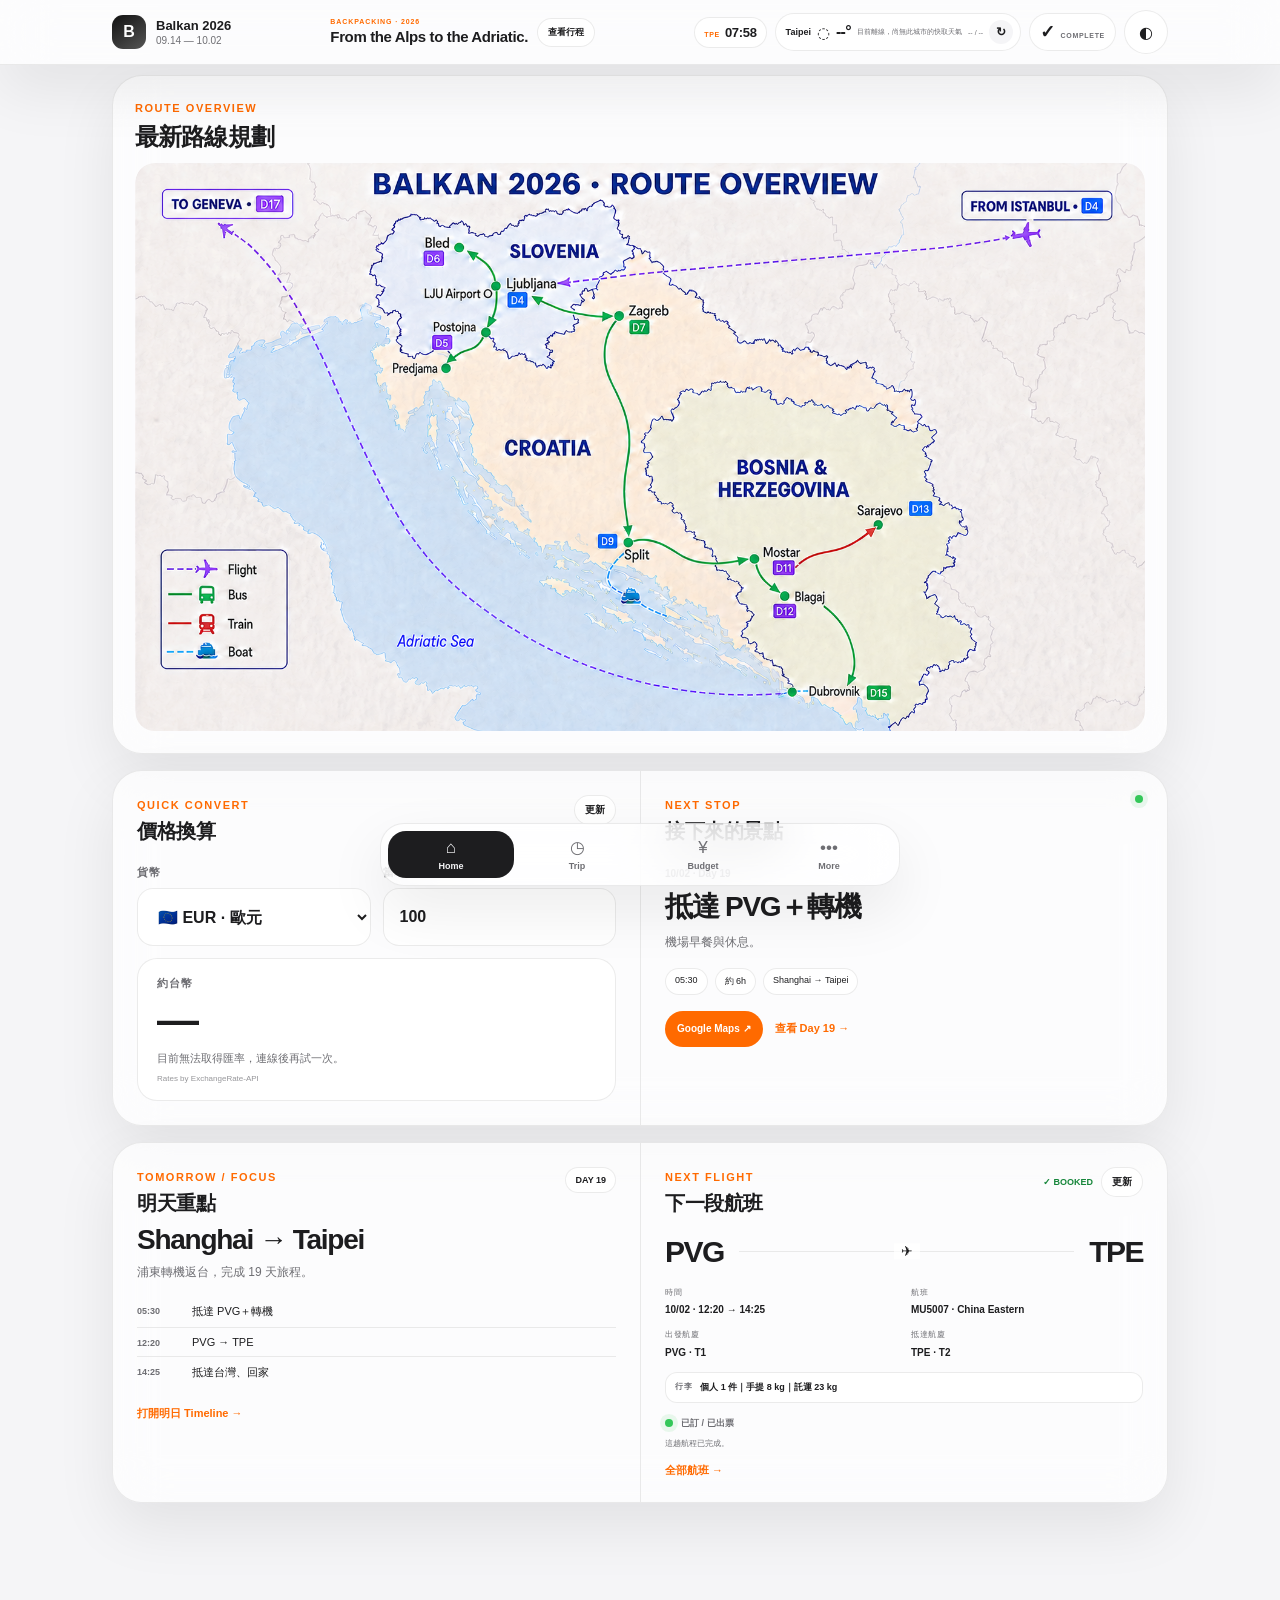
==== commit 3bee4cec: "Confirm Split island tour Update Postojna tour and Bled plan" ====
--- a/index.html
+++ b/index.html
@@ -29,10 +29,11 @@
           <strong>From the Alps to the Adriatic.</strong>
         </div>
         <button class="topbar-trip-link" data-target="trip">查看行程</button>
-        <button class="topbar-trip-link" id="install-btn" hidden>加入主畫面</button>
       </div>
       <div class="top-actions">
-        <span class="offline-pill" id="network-state">ONLINE</span>
+        <div class="local-clock" id="local-clock" aria-live="polite" title="當地時間">
+          <span id="local-clock-city">TPE</span><strong id="local-clock-time">--:--</strong>
+        </div>
         <div class="header-weather" aria-live="polite">
           <span class="header-weather-city" id="weather-city">Bangkok</span>
           <span class="header-weather-icon" id="weather-icon">◌</span>
@@ -56,7 +57,7 @@
         <div class="route-cover-head">
           <div><span class="kicker">ROUTE OVERVIEW</span><h2 id="route-cover-title">最新路線規劃</h2></div>
         </div>
-        <img class="route-map-image" src="assets/balkan-route-map-v4.13.png?v=4.15.0" alt="Balkan 2026：Slovenia、Croatia 與 Bosnia 最新交通路線圖">
+        <img class="route-map-image" src="assets/balkan-route-map-v4.13.png?v=4.24.0" alt="Balkan 2026：Slovenia、Croatia 與 Bosnia 最新交通路線圖">
       </section>
 
       <section class="home-cockpit reveal">
--- a/template/styles.css
+++ b/template/styles.css
@@ -323,16 +323,24 @@
 .header-weather button{width:24px;height:24px;border:0;border-radius:50%;background:var(--bg);color:var(--text);font-size:12px;font-weight:800;cursor:pointer}
 .header-weather-note{display:none}
 
+/* Itinerary-aware local time replaces the low-value network status pill · v4.22 */
+.local-clock{display:flex;align-items:baseline;gap:5px;padding:7px 9px;border:1px solid var(--line);border-radius:999px;background:var(--surface-solid);white-space:nowrap;font-variant-numeric:tabular-nums}
+.local-clock span{font-size:7px;font-weight:900;letter-spacing:.10em;color:var(--blue)}
+.local-clock strong{font-size:13px;letter-spacing:-.025em}
+
 @media(max-width:1050px){
   .header-weather-text,.header-weather-range{display:none}
 }
 
 @media(max-width:760px){
+  .local-clock{display:flex;padding:6px 7px;gap:4px}
+  .local-clock strong{font-size:12px}
   .header-weather{gap:4px;padding:5px 5px 5px 8px}
   .header-weather strong{font-size:15px}.header-weather button{width:22px;height:22px}
 }
 
 @media(max-width:430px){
+  .local-clock span{display:none}
   .header-weather-city{display:none}
 }
 
